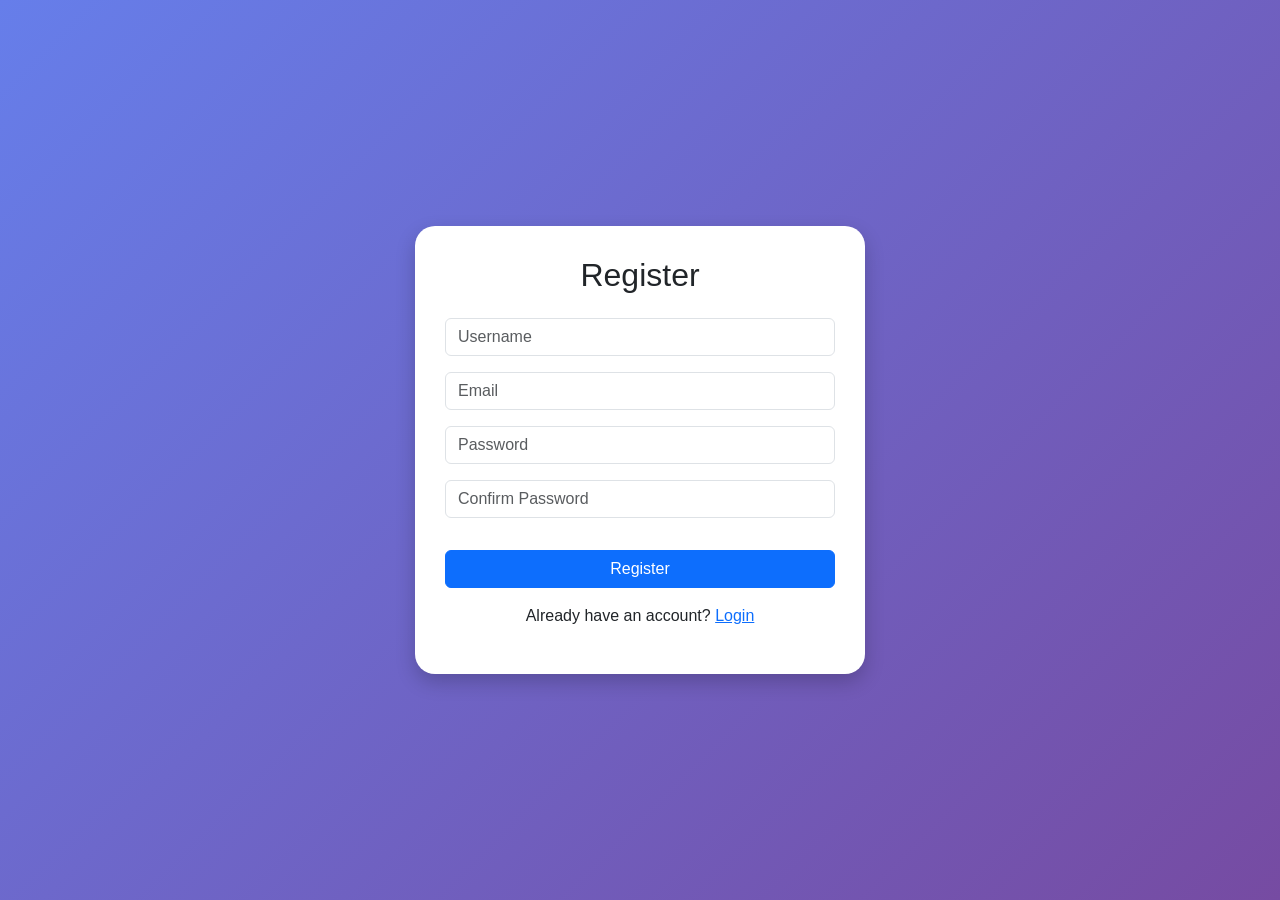
==== Register.html @ 12d3dc7d "add LoginAndRegisrationPages" ====
<!DOCTYPE html>
<html lang="en">
<head>
    <meta charset="UTF-8">
    <meta name="viewport" content="width=device-width, initial-scale=1.0">
    <title>Register</title>

    <link href="https://cdn.jsdelivr.net/npm/bootstrap@5.3.3/dist/css/bootstrap.min.css" rel="stylesheet">
    <link rel="stylesheet" href="css/RegisterStyle.css">
</head>
<body>

<div class="register-container">
    <div class="register-card">

        <h2 class="text-center mb-4">Register</h2>

        <form id="registerForm">

            <input type="text" id="username"
            class="form-control mb-3"
            placeholder="Username">

            <input type="email" id="email"
            class="form-control mb-3"
            placeholder="Email">

            <input type="password" id="password"
            class="form-control mb-3"
            placeholder="Password">

            <input type="password" id="confirmPassword"
            class="form-control mb-3"
            placeholder="Confirm Password">

            <small id="errorMsg" class="text-danger"></small>

            <button class="btn btn-primary w-100 mt-3">
                Register
            </button>

            <p class="text-center mt-3">
                Already have an account?
                <a href="index.html">Login</a>
            </p>

        </form>

    </div>
</div>

<script src="js/RegisterScript.js"></script>

</body>
</html>
---- css/RegisterStyle.css ----
body{
    min-height:100vh;
    display:flex;
    justify-content:center;
    align-items:center;
    background:linear-gradient(135deg,#667eea,#764ba2);
    font-family:Arial,sans-serif;
}

.register-card{
    width:450px;
    background:white;
    padding:30px;
    border-radius:20px;
    box-shadow:0 8px 20px rgba(0,0,0,0.2);
}

@media(max-width:576px){
    .register-card{
        width:90%;
    }
}
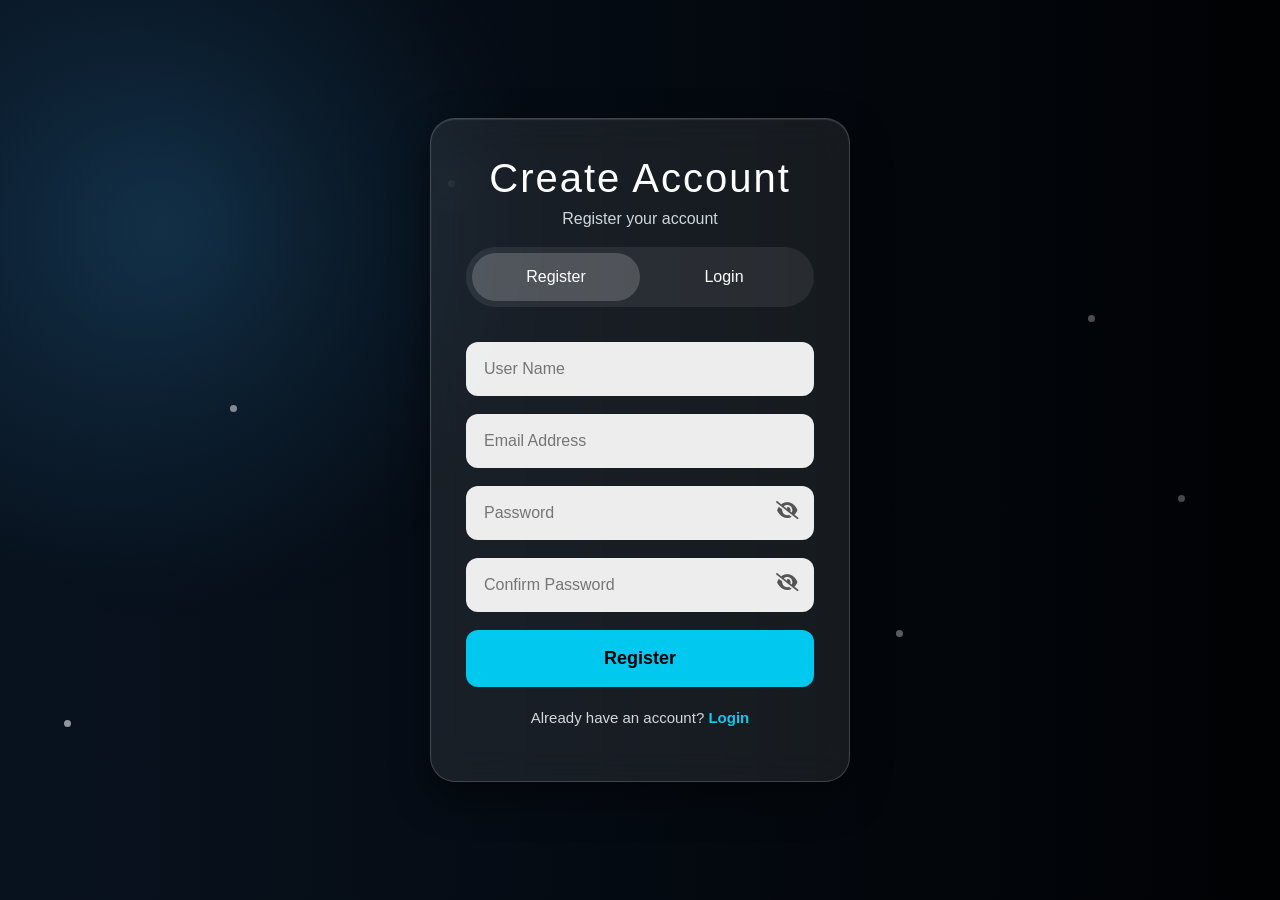
==== commit 3c87e466: "apply additional features and animations" ====
--- a/Register.html
+++ b/Register.html
@@ -1,55 +1,82 @@
 <!DOCTYPE html>
 <html lang="en">
 <head>
-    <meta charset="UTF-8">
-    <meta name="viewport" content="width=device-width, initial-scale=1.0">
-    <title>Register</title>
-
-    <link href="https://cdn.jsdelivr.net/npm/bootstrap@5.3.3/dist/css/bootstrap.min.css" rel="stylesheet">
-    <link rel="stylesheet" href="css/RegisterStyle.css">
+<meta charset="UTF-8">
+<meta name="viewport" content="width=device-width, initial-scale=1.0">
+<title>Register</title>
+<link href="https://cdn.jsdelivr.net/npm/bootstrap@5.3.3/dist/css/bootstrap.min.css" rel="stylesheet">
+<link rel="stylesheet"
+href="https://cdnjs.cloudflare.com/ajax/libs/font-awesome/6.5.1/css/all.min.css">
+<link rel="stylesheet" href="css/RegisterStyle.css">
 </head>
 <body>
+ <div class="particle p1"></div>
+    <div class="particle p2"></div>
+    <div class="particle p3"></div>
+    <div class="particle p4"></div>
+    <div class="particle p5"></div>
+    <div class="particle p6"></div>
+<div class="auth-card">
 
-<div class="register-container">
-    <div class="register-card">
+    <h2>Create Account</h2>
+    <p class="subtitle">Register your account</p>
 
-        <h2 class="text-center mb-4">Register</h2>
+    <div class="switch-box">
+        <a href="register.html" class="active">Register</a>
+        <a href="index.html">Login</a>
+        
+    </div>
 
-        <form id="registerForm">
+    <form id="registerForm">
 
-            <input type="text" id="username"
-            class="form-control mb-3"
-            placeholder="Username">
+        
+            <input type="text"
+            id="UserName"
+            class="glass-input"
+            placeholder="User Name"
+            required>
+         
 
-            <input type="email" id="email"
-            class="form-control mb-3"
-            placeholder="Email">
 
-            <input type="password" id="password"
-            class="form-control mb-3"
-            placeholder="Password">
+        <input type="email"
+               id="email"
+               class="glass-input"
+               placeholder="Email Address"
+               required>
 
-            <input type="password" id="confirmPassword"
-            class="form-control mb-3"
-            placeholder="Confirm Password">
+        <div class="password-box">
+            <input type="password"
+                   id="password"
+                   class="glass-input"
+                   placeholder="Password"
+                   required>
+             <i class="fa-solid fa-eye-slash eye"
+   onclick="togglePassword('password', this)"></i>
+        </div>
 
-            <small id="errorMsg" class="text-danger"></small>
+        <div class="password-box">
+            <input type="password"
+                   id="confirmPassword"
+                   class="glass-input"
+                   placeholder="Confirm Password"
+                   required>
 
-            <button class="btn btn-primary w-100 mt-3">
-                Register
-            </button>
+            <i class="fa-solid fa-eye-slash eye"
+   onclick="togglePassword('confirmPassword', this)"></i>
+        </div>
 
-            <p class="text-center mt-3">
-                Already have an account?
-                <a href="index.html">Login</a>
-            </p>
+        <button class="glass-btn">
+            Register
+        </button>
+        <p class="account-link">
+    Already have an account?
+    <a href="index.html">Login</a>
+</p>
+    </form>
 
-        </form>
-
-    </div>
 </div>
 
-<script src="js/RegisterScript.js"></script>
+<script src="Js/RegisterScript.js"></script>
 
 </body>
 </html>
--- a/css/RegisterStyle.css
+++ b/css/RegisterStyle.css
@@ -1,22 +1,225 @@
+*{
+    margin:0;
+    padding:0;
+    box-sizing:border-box;
+    font-family:'Poppins',sans-serif;
+}
+
+
+
 body{
+    margin:0;
+    padding:0;
     min-height:100vh;
     display:flex;
     justify-content:center;
     align-items:center;
-    background:linear-gradient(135deg,#667eea,#764ba2);
-    font-family:Arial,sans-serif;
-}
-
-.register-card{
-    width:450px;
-    background:white;
-    padding:30px;
-    border-radius:20px;
-    box-shadow:0 8px 20px rgba(0,0,0,0.2);
-}
-
-@media(max-width:576px){
-    .register-card{
-        width:90%;
-    }
-}+    overflow:hidden;
+    font-family:'Poppins',sans-serif;
+    background:#02070f;
+    position:relative;
+}
+
+body::before{
+    content:"";
+    position:absolute;
+    width:700px;
+    height:700px;
+    left:-180px;
+    top:-120px;
+    border-radius:50%;
+    background:radial-gradient(circle,
+    rgba(52,152,219,.45) 0%,
+    rgba(41,128,185,.25) 35%,
+    rgba(10,25,47,0) 75%);
+    filter:blur(25px);
+}
+
+body::after{
+    content:"";
+    position:absolute;
+    inset:0;
+    background:linear-gradient(
+        90deg,
+        rgba(16,32,50,.45),
+        rgba(0,0,0,.75)
+    );
+}
+
+
+.auth-card{
+    width:420px;
+    padding:35px;
+    position:relative;
+    z-index:10;
+
+    background:rgba(255,255,255,.08);
+    backdrop-filter:blur(18px);
+    -webkit-backdrop-filter:blur(18px);
+
+    border:1px solid rgba(255,255,255,.18);
+
+    border-radius:25px;
+
+    box-shadow:
+        0 15px 40px rgba(0,0,0,.45),
+        inset 0 1px 1px rgba(255,255,255,.12);
+}
+
+h2{
+    color:#fff;
+    text-align:center;
+    font-size:40px;
+    letter-spacing:2px;
+    margin-bottom:5px;
+}
+
+.subtitle{
+    color:#cfd8dc;
+    text-align:center;
+}
+.switch-box{
+    display:flex;
+    background:rgba(255,255,255,.08);
+    padding:6px;
+    border-radius:40px;
+    margin-bottom:35px;
+}
+
+.switch-box a{
+    flex:1;
+    text-align:center;
+    text-decoration:none;
+    color:#ffffff;
+    padding:12px;
+    border-radius:40px;
+    transition:.4s;
+}
+
+.switch-box .active{
+    background:rgba(255,255,255,.18);
+}
+
+
+.glass-input{
+    width:100%;
+    padding:15px 18px;
+    margin-bottom:18px;
+
+    background:rgba(255,255,255,.92);
+
+    border:none;
+    border-radius:12px;
+
+    color:#333;
+    font-size:16px;
+
+    transition:.3s;
+}
+
+.glass-input:focus{
+    outline:none;
+    box-shadow:0 0 15px rgba(0,191,255,.5);
+}
+
+.password-box{
+    position:relative;
+}
+
+.eye{
+    position:absolute;
+    right:15px;
+    top:16px;
+    color:#555;
+    cursor:pointer;
+    font-size:18px;
+}
+
+.options{
+    display:flex;
+    justify-content:space-between;
+    margin-bottom:20px;
+    font-size:14px;
+    color:#fff;
+}
+
+.options a{
+    text-decoration:none;
+     color:#fff;
+}
+
+.glass-btn{
+    width:100%;
+    padding:15px;
+
+    border:none;
+    border-radius:12px;
+
+    background:#00c8ef;
+    color:#000;
+    font-size:18px;
+    font-weight:700;
+
+    cursor:pointer;
+    transition:.4s;
+}
+
+.glass-btn:hover{
+    background:#00d9ff;
+    box-shadow:0 0 20px #00d9ff;
+}
+
+@media(max-width:450px){
+    .auth-card{
+        width:95%;
+    }
+}
+
+
+.particle{
+    position:absolute;
+    width:7px;
+    height:7px;
+    background:rgb(255, 255, 255);
+    border-radius:50%;
+    animation:float 10s linear infinite;
+}
+
+.p1{left:5%;top:80%;}
+.p2{left:18%;top:45%;}
+.p3{left:35%;top:20%;}
+.p4{left:70%;top:70%;}
+.p5{left:85%;top:35%;}
+.p6{left:92%;top:55%;}
+
+@keyframes float{
+    0%{
+        transform:translateY(0);
+        opacity:.3;
+    }
+    50%{
+        opacity:1;
+    }
+    100%{
+        transform:translateY(-40px);
+        opacity:.3;
+    }
+}
+.account-link{
+    text-align:center;
+    margin-top:20px;
+    color:#d8d8d8;
+    font-size:15px;
+}
+
+.account-link a{
+    color:#11c8f2;
+    text-decoration:none;
+    font-weight:600;
+    transition:0.3s;
+}
+
+.account-link a:hover{
+    color:#19d8ff;
+    text-shadow:0 0 10px rgba(17,200,242,.8);
+}
